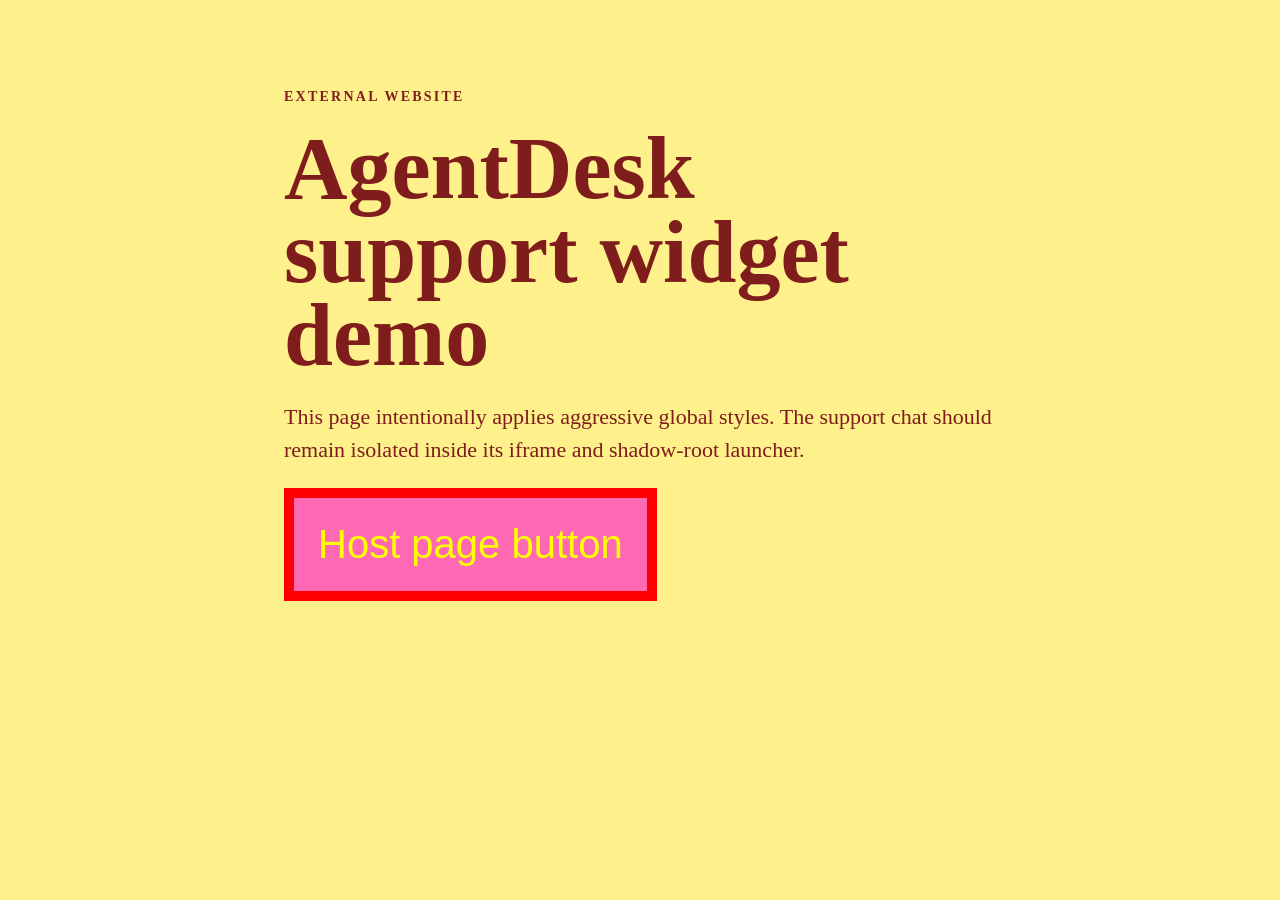
==== demo-widget-site/index.html @ f1ca3848 "feat: add embedded website support widget" ====
<!doctype html>
<html lang="en">
  <head>
    <meta charset="utf-8" />
    <meta name="viewport" content="width=device-width, initial-scale=1" />
    <title>AgentDesk Widget Demo</title>
    <link rel="stylesheet" href="./styles.css" />
    <style>
    button {
      background: hotpink !important;
      color: yellow !important;
      font-size: 40px !important;
      border: 10px solid red !important;
    }

    input {
      font-size: 40px !important;
      background: lime !important;
    }

    body {
      font-family: fantasy !important;
    }
  </style>
  </head>
  <body>
    <main class="demo-shell">
      <p class="eyebrow">External website</p>
      <h1>AgentDesk support widget demo</h1>
      <p>
        This page intentionally applies aggressive global styles. The support
        chat should remain isolated inside its iframe and shadow-root launcher.
      </p>
      <button type="button">Host page button</button>
    </main>

    <script
      src="http://127.0.0.1:8000/widget.js"
      data-project="local-default"
    ></script>
  </body>
</html>
---- demo-widget-site/styles.css ----
* {
  box-sizing: border-box;
}

body {
  margin: 0;
  min-height: 100vh;
  background: #fef08a;
  color: #7f1d1d;
  font-family: "Comic Sans MS", cursive;
}

button {
  background: hotpink !important;
  border: 12px dashed red !important;
  color: yellow !important;
  font-size: 36px !important;
  padding: 24px !important;
}

iframe {
  border: 20px solid red !important;
  font-size: 42px !important;
}

.demo-shell {
  margin: 0 auto;
  max-width: 760px;
  padding: 72px 24px;
}

.eyebrow {
  font-size: 14px;
  font-weight: 700;
  letter-spacing: 0.16em;
  text-transform: uppercase;
}

h1 {
  font-size: clamp(42px, 8vw, 88px);
  line-height: 0.95;
  margin: 20px 0;
}

p {
  font-size: 22px;
  line-height: 1.5;
}
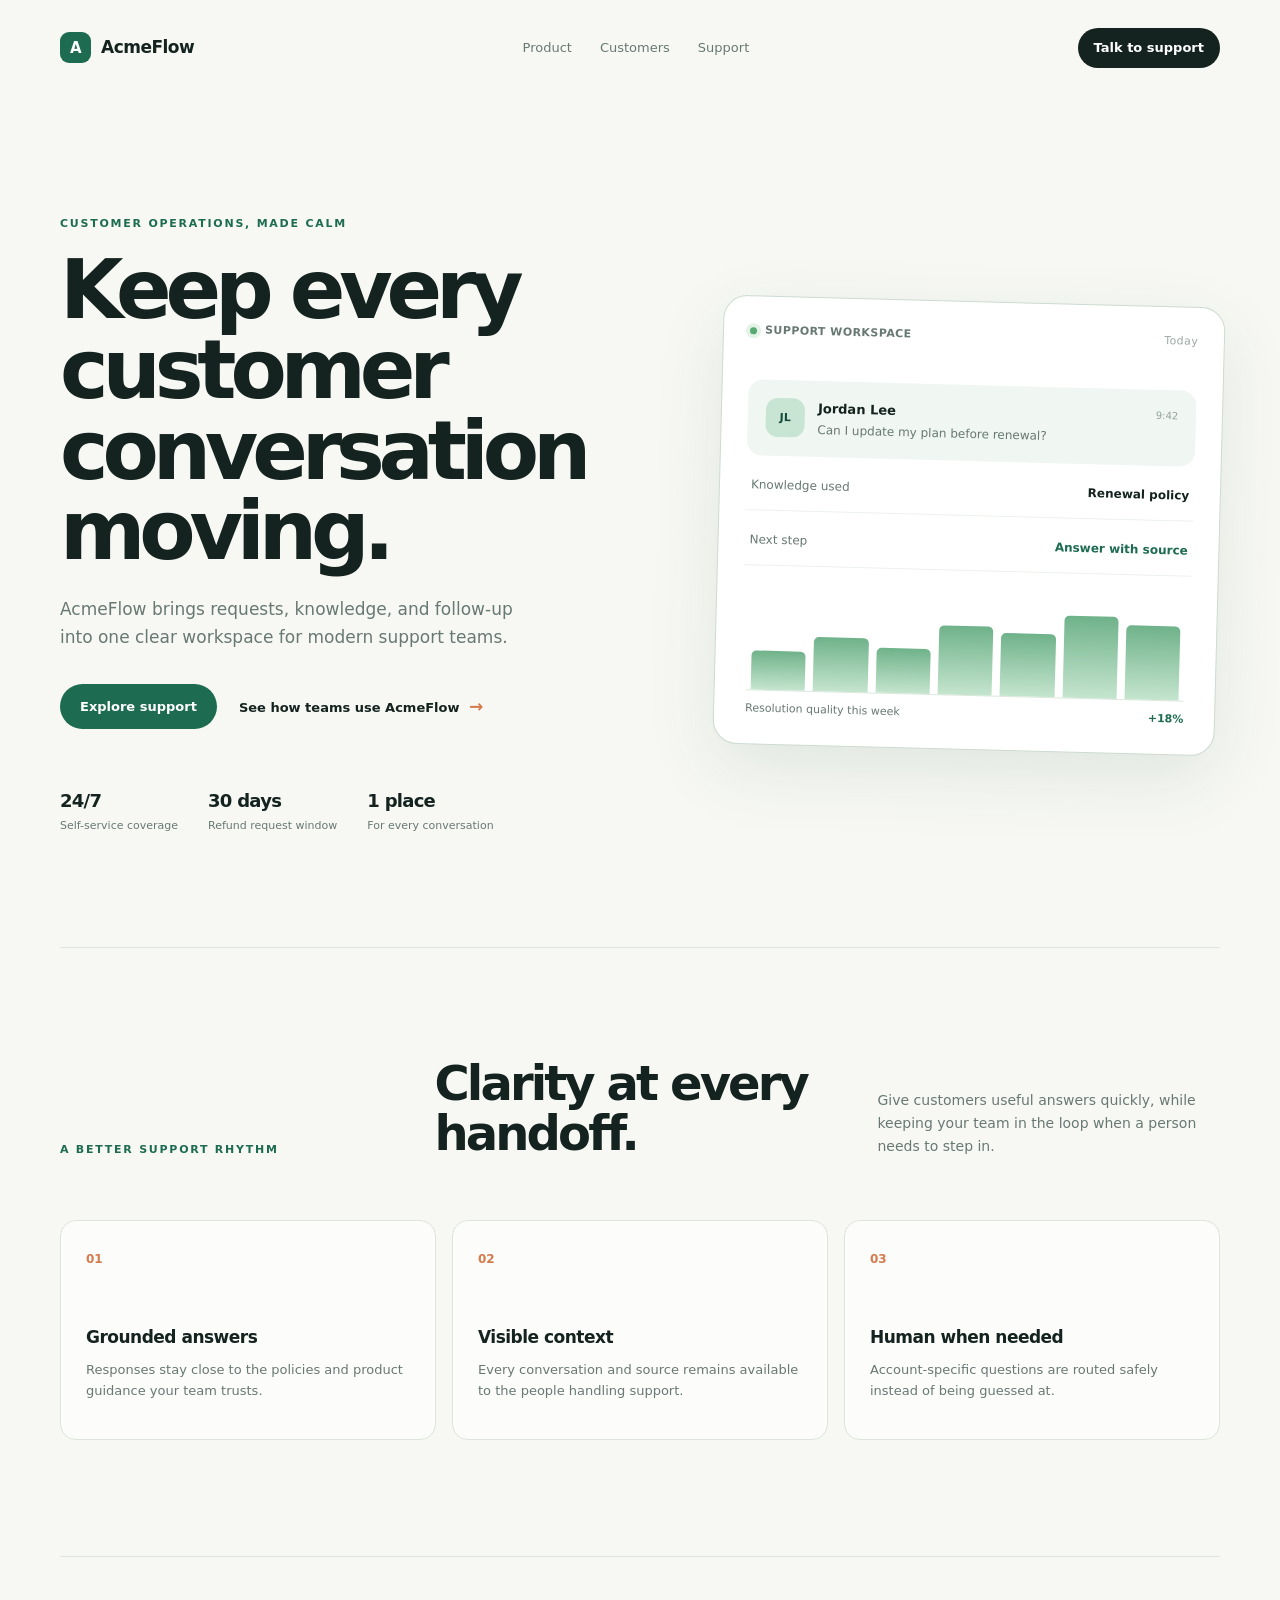
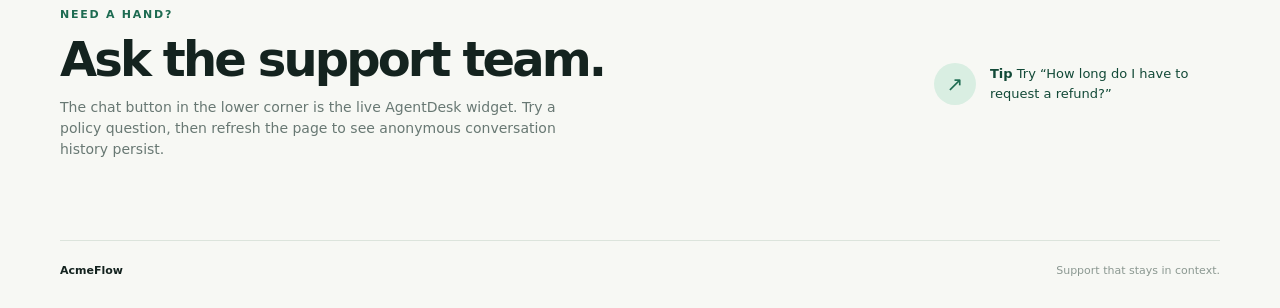
==== commit 60bc5541: "Add AcmeFlow documentation and support fixtures - Created tax and VAT FAQ, discount policy, trial po" ====
--- a/demo-widget-site/index.html
+++ b/demo-widget-site/index.html
@@ -3,36 +3,140 @@
   <head>
     <meta charset="utf-8" />
     <meta name="viewport" content="width=device-width, initial-scale=1" />
-    <title>AgentDesk Widget Demo</title>
+    <meta
+      name="description"
+      content="A small AcmeFlow website with the AgentDesk support widget installed."
+    />
+    <title>AcmeFlow | Work moves clearly</title>
+    <link rel="icon" href="./favicon.svg" type="image/svg+xml" />
     <link rel="stylesheet" href="./styles.css" />
-    <style>
-    button {
-      background: hotpink !important;
-      color: yellow !important;
-      font-size: 40px !important;
-      border: 10px solid red !important;
-    }
-
-    input {
-      font-size: 40px !important;
-      background: lime !important;
-    }
-
-    body {
-      font-family: fantasy !important;
-    }
-  </style>
   </head>
   <body>
-    <main class="demo-shell">
-      <p class="eyebrow">External website</p>
-      <h1>AgentDesk support widget demo</h1>
-      <p>
-        This page intentionally applies aggressive global styles. The support
-        chat should remain isolated inside its iframe and shadow-root launcher.
-      </p>
-      <button type="button">Host page button</button>
+    <header class="site-header">
+      <a class="brand" href="./index.html" aria-label="AcmeFlow home">
+        <span class="brand-mark" aria-hidden="true">A</span>
+        <span>AcmeFlow</span>
+      </a>
+      <nav aria-label="Primary navigation">
+        <a href="#product">Product</a>
+        <a href="#customers">Customers</a>
+        <a href="#support">Support</a>
+      </nav>
+      <a class="header-button" href="#support">Talk to support</a>
+    </header>
+
+    <main>
+      <section class="hero" id="product">
+        <div class="hero-copy">
+          <p class="eyebrow">Customer operations, made calm</p>
+          <h1>Keep every customer conversation moving.</h1>
+          <p class="hero-summary">
+            AcmeFlow brings requests, knowledge, and follow-up into one clear
+            workspace for modern support teams.
+          </p>
+          <div class="hero-actions">
+            <a class="button button-primary" href="#support">Explore support</a>
+            <a class="text-link" href="#customers">See how teams use AcmeFlow <span aria-hidden="true">→</span></a>
+          </div>
+          <dl class="hero-stats" aria-label="AcmeFlow highlights">
+            <div>
+              <dt>24/7</dt>
+              <dd>Self-service coverage</dd>
+            </div>
+            <div>
+              <dt>30 days</dt>
+              <dd>Refund request window</dd>
+            </div>
+            <div>
+              <dt>1 place</dt>
+              <dd>For every conversation</dd>
+            </div>
+          </dl>
+        </div>
+        <div class="hero-panel" aria-label="Support workspace preview">
+          <div class="panel-topline">
+            <span class="status-dot" aria-hidden="true"></span>
+            <span>Support workspace</span>
+            <span class="panel-date">Today</span>
+          </div>
+          <div class="conversation-card">
+            <div class="conversation-avatar">JL</div>
+            <div>
+              <p class="conversation-name">Jordan Lee</p>
+              <p class="conversation-message">Can I update my plan before renewal?</p>
+            </div>
+            <span class="conversation-time">9:42</span>
+          </div>
+          <div class="workspace-line">
+            <span class="line-label">Knowledge used</span>
+            <span class="line-value">Renewal policy</span>
+          </div>
+          <div class="workspace-line">
+            <span class="line-label">Next step</span>
+            <span class="line-value accent">Answer with source</span>
+          </div>
+          <div class="mini-chart" aria-hidden="true">
+            <span style="height: 42%"></span>
+            <span style="height: 58%"></span>
+            <span style="height: 48%"></span>
+            <span style="height: 74%"></span>
+            <span style="height: 68%"></span>
+            <span style="height: 88%"></span>
+            <span style="height: 80%"></span>
+          </div>
+          <p class="chart-caption">Resolution quality this week <strong>+18%</strong></p>
+        </div>
+      </section>
+
+      <section class="feature-section" id="customers">
+        <div class="section-heading">
+          <p class="eyebrow">A better support rhythm</p>
+          <h2>Clarity at every handoff.</h2>
+          <p>
+            Give customers useful answers quickly, while keeping your team in
+            the loop when a person needs to step in.
+          </p>
+        </div>
+        <div class="feature-grid">
+          <article class="feature-card">
+            <span class="feature-number">01</span>
+            <h3>Grounded answers</h3>
+            <p>Responses stay close to the policies and product guidance your team trusts.</p>
+          </article>
+          <article class="feature-card">
+            <span class="feature-number">02</span>
+            <h3>Visible context</h3>
+            <p>Every conversation and source remains available to the people handling support.</p>
+          </article>
+          <article class="feature-card">
+            <span class="feature-number">03</span>
+            <h3>Human when needed</h3>
+            <p>Account-specific questions are routed safely instead of being guessed at.</p>
+          </article>
+        </div>
+      </section>
+
+      <section class="support-section" id="support">
+        <div>
+          <p class="eyebrow">Need a hand?</p>
+          <h2>Ask the support team.</h2>
+          <p>
+            The chat button in the lower corner is the live AgentDesk widget.
+            Try a policy question, then refresh the page to see anonymous
+            conversation history persist.
+          </p>
+        </div>
+        <div class="support-note">
+          <span class="support-note-icon" aria-hidden="true">↗</span>
+          <p><strong>Tip</strong> Try “How long do I have to request a refund?”</p>
+        </div>
+      </section>
     </main>
+
+    <footer class="site-footer">
+      <span>AcmeFlow</span>
+      <span>Support that stays in context.</span>
+    </footer>
 
     <script
       src="http://127.0.0.1:8000/widget.js"
--- a/demo-widget-site/styles.css
+++ b/demo-widget-site/styles.css
@@ -1,48 +1,532 @@
+:root {
+  color-scheme: light;
+  --ink: #14231f;
+  --muted: #687873;
+  --paper: #f7f8f4;
+  --surface: #ffffff;
+  --line: #dce4dc;
+  --green: #1d6b51;
+  --green-deep: #124937;
+  --mint: #d9eee2;
+  --orange: #d47b4e;
+}
+
 * {
   box-sizing: border-box;
 }
 
+html {
+  scroll-behavior: smooth;
+}
+
 body {
   margin: 0;
-  min-height: 100vh;
-  background: #fef08a;
-  color: #7f1d1d;
-  font-family: "Comic Sans MS", cursive;
-}
-
-button {
-  background: hotpink !important;
-  border: 12px dashed red !important;
-  color: yellow !important;
-  font-size: 36px !important;
-  padding: 24px !important;
-}
-
-iframe {
-  border: 20px solid red !important;
-  font-size: 42px !important;
+  min-width: 320px;
+  background: var(--paper);
+  color: var(--ink);
+  font-family: Inter, ui-sans-serif, system-ui, -apple-system, BlinkMacSystemFont, "Segoe UI", sans-serif;
+  line-height: 1.5;
+}
+
+a {
+  color: inherit;
+  text-decoration: none;
 }
 
 .demo-shell {
+  width: min(760px, calc(100% - 48px));
   margin: 0 auto;
-  max-width: 760px;
-  padding: 72px 24px;
+  padding: 72px 0;
+}
+
+.site-header,
+.site-footer,
+.hero,
+.feature-section,
+.support-section {
+  width: min(1160px, calc(100% - 48px));
+  margin: 0 auto;
+}
+
+.site-header {
+  display: flex;
+  align-items: center;
+  justify-content: space-between;
+  gap: 24px;
+  padding: 28px 0;
+}
+
+.brand {
+  display: inline-flex;
+  align-items: center;
+  gap: 10px;
+  font-size: 17px;
+  font-weight: 750;
+  letter-spacing: -0.03em;
+}
+
+.brand-mark {
+  display: grid;
+  width: 31px;
+  height: 31px;
+  place-items: center;
+  border-radius: 9px;
+  background: var(--green);
+  color: white;
+  font-size: 15px;
+  font-weight: 800;
+}
+
+nav {
+  display: flex;
+  gap: 28px;
+  color: var(--muted);
+  font-size: 13px;
+}
+
+nav a,
+.text-link {
+  transition: color 160ms ease;
+}
+
+nav a:hover,
+.text-link:hover {
+  color: var(--green);
+}
+
+.header-button,
+.button {
+  display: inline-flex;
+  align-items: center;
+  justify-content: center;
+  border-radius: 999px;
+  font-size: 13px;
+  font-weight: 700;
+  transition: transform 160ms ease, background 160ms ease;
+}
+
+.header-button {
+  padding: 10px 16px;
+  background: var(--ink);
+  color: white;
+}
+
+.header-button:hover,
+.button:hover {
+  transform: translateY(-1px);
+}
+
+.hero {
+  display: grid;
+  grid-template-columns: minmax(0, 1.05fr) minmax(360px, 0.95fr);
+  align-items: center;
+  gap: clamp(48px, 8vw, 110px);
+  padding: clamp(66px, 10vw, 120px) 0 112px;
 }
 
 .eyebrow {
-  font-size: 14px;
-  font-weight: 700;
+  margin: 0;
+  color: var(--green);
+  font-size: 11px;
+  font-weight: 800;
   letter-spacing: 0.16em;
   text-transform: uppercase;
 }
 
+h1,
+h2,
+h3,
+p {
+  margin-top: 0;
+}
+
 h1 {
-  font-size: clamp(42px, 8vw, 88px);
-  line-height: 0.95;
-  margin: 20px 0;
-}
-
-p {
-  font-size: 22px;
-  line-height: 1.5;
-}
+  max-width: 690px;
+  margin: 18px 0 24px;
+  font-size: clamp(48px, 7vw, 82px);
+  font-weight: 720;
+  letter-spacing: -0.075em;
+  line-height: 0.98;
+}
+
+.hero-summary {
+  max-width: 490px;
+  margin-bottom: 32px;
+  color: var(--muted);
+  font-size: 17px;
+  line-height: 1.65;
+}
+
+.hero-actions {
+  display: flex;
+  align-items: center;
+  flex-wrap: wrap;
+  gap: 22px;
+}
+
+.button {
+  padding: 13px 20px;
+}
+
+.button-primary {
+  background: var(--green);
+  color: white;
+}
+
+.text-link {
+  color: var(--ink);
+  font-size: 13px;
+  font-weight: 700;
+}
+
+.text-link span {
+  margin-left: 5px;
+  color: var(--orange);
+  font-size: 17px;
+}
+
+.hero-stats {
+  display: flex;
+  flex-wrap: wrap;
+  gap: 30px;
+  margin: 58px 0 0;
+}
+
+.hero-stats div {
+  min-width: 100px;
+}
+
+.hero-stats dt {
+  font-size: 18px;
+  font-weight: 750;
+  letter-spacing: -0.04em;
+}
+
+.hero-stats dd {
+  margin: 4px 0 0;
+  color: var(--muted);
+  font-size: 11px;
+}
+
+.hero-panel {
+  min-height: 430px;
+  padding: 26px;
+  border: 1px solid #cddbd0;
+  border-radius: 24px;
+  background: var(--surface);
+  box-shadow: 0 24px 70px rgba(31, 74, 57, 0.1);
+  transform: rotate(1.5deg);
+}
+
+.panel-topline,
+.conversation-card,
+.workspace-line,
+.site-footer,
+.support-note {
+  display: flex;
+  align-items: center;
+}
+
+.panel-topline {
+  gap: 8px;
+  color: var(--muted);
+  font-size: 11px;
+  font-weight: 700;
+  letter-spacing: 0.04em;
+  text-transform: uppercase;
+}
+
+.status-dot {
+  width: 7px;
+  height: 7px;
+  border-radius: 50%;
+  background: #58aa72;
+  box-shadow: 0 0 0 4px #e4f3e8;
+}
+
+.panel-date {
+  margin-left: auto;
+  color: #9ba9a2;
+  font-weight: 500;
+  text-transform: none;
+}
+
+.conversation-card {
+  gap: 13px;
+  margin-top: 40px;
+  padding: 18px;
+  border-radius: 15px;
+  background: #f0f6f1;
+}
+
+.conversation-avatar {
+  display: grid;
+  width: 39px;
+  height: 39px;
+  flex: 0 0 auto;
+  place-items: center;
+  border-radius: 12px;
+  background: #c8e5d3;
+  color: var(--green-deep);
+  font-size: 11px;
+  font-weight: 800;
+}
+
+.conversation-name,
+.conversation-message {
+  margin: 0;
+}
+
+.conversation-name {
+  font-size: 13px;
+  font-weight: 750;
+}
+
+.conversation-message {
+  margin-top: 3px;
+  color: var(--muted);
+  font-size: 12px;
+}
+
+.conversation-time {
+  align-self: flex-start;
+  margin-left: auto;
+  color: #93a29a;
+  font-size: 10px;
+}
+
+.workspace-line {
+  justify-content: space-between;
+  gap: 20px;
+  padding: 20px 5px 16px;
+  border-bottom: 1px solid #edf1ed;
+  font-size: 12px;
+}
+
+.line-label {
+  color: var(--muted);
+}
+
+.line-value {
+  font-weight: 700;
+}
+
+.line-value.accent {
+  color: var(--green);
+}
+
+.mini-chart {
+  display: flex;
+  align-items: end;
+  gap: 8px;
+  height: 94px;
+  margin: 31px 5px 10px;
+  padding: 0 5px;
+  border-bottom: 1px solid #dde8df;
+}
+
+.mini-chart span {
+  display: block;
+  width: 100%;
+  border-radius: 5px 5px 0 0;
+  background: linear-gradient(180deg, #6fb28a, #c5e5ce);
+}
+
+.chart-caption {
+  margin: 0 5px;
+  color: var(--muted);
+  font-size: 11px;
+}
+
+.chart-caption strong {
+  float: right;
+  color: var(--green);
+}
+
+.feature-section {
+  padding: 102px 0 116px;
+  border-top: 1px solid var(--line);
+}
+
+.section-heading {
+  display: grid;
+  grid-template-columns: 1fr 1.2fr 1fr;
+  align-items: end;
+  gap: 32px;
+}
+
+h2 {
+  margin: 8px 0 0;
+  font-size: clamp(32px, 4vw, 48px);
+  font-weight: 700;
+  letter-spacing: -0.06em;
+  line-height: 1.05;
+}
+
+.section-heading > p:last-child {
+  margin: 0;
+  color: var(--muted);
+  font-size: 14px;
+  line-height: 1.65;
+}
+
+.feature-grid {
+  display: grid;
+  grid-template-columns: repeat(3, 1fr);
+  gap: 16px;
+  margin-top: 62px;
+}
+
+.feature-card {
+  min-height: 220px;
+  padding: 25px;
+  border: 1px solid var(--line);
+  border-radius: 16px;
+  background: rgba(255, 255, 255, 0.62);
+}
+
+.feature-number {
+  color: var(--orange);
+  font-size: 12px;
+  font-weight: 800;
+}
+
+.feature-card h3 {
+  margin: 55px 0 9px;
+  font-size: 17px;
+  letter-spacing: -0.03em;
+}
+
+.feature-card p {
+  margin: 0;
+  color: var(--muted);
+  font-size: 13px;
+  line-height: 1.6;
+}
+
+.support-section {
+  display: grid;
+  grid-template-columns: 1.2fr 0.8fr;
+  gap: 50px;
+  align-items: center;
+  padding: 50px 0 80px;
+  border-top: 1px solid var(--line);
+}
+
+.support-section h2 {
+  margin: 10px 0 13px;
+}
+
+.support-section > div:first-child > p:last-child {
+  max-width: 520px;
+  margin: 0;
+  color: var(--muted);
+  font-size: 14px;
+}
+
+.support-note {
+  gap: 14px;
+  justify-content: flex-end;
+  color: var(--green-deep);
+  font-size: 13px;
+}
+
+.support-note p {
+  max-width: 230px;
+  margin: 0;
+}
+
+.support-note-icon {
+  display: grid;
+  width: 42px;
+  height: 42px;
+  flex: 0 0 auto;
+  place-items: center;
+  border-radius: 50%;
+  background: var(--mint);
+  color: var(--green);
+  font-size: 20px;
+}
+
+.site-footer {
+  justify-content: space-between;
+  gap: 20px;
+  padding: 22px 0 28px;
+  border-top: 1px solid var(--line);
+  color: #8b9891;
+  font-size: 11px;
+}
+
+.site-footer span:first-child {
+  color: var(--ink);
+  font-weight: 750;
+}
+
+@media (max-width: 820px) {
+  .site-header nav {
+    display: none;
+  }
+
+  .hero,
+  .section-heading,
+  .support-section {
+    grid-template-columns: 1fr;
+  }
+
+  .hero {
+    gap: 54px;
+    padding-top: 70px;
+  }
+
+  .hero-panel {
+    transform: none;
+  }
+
+  .section-heading {
+    gap: 16px;
+  }
+
+  .feature-grid {
+    grid-template-columns: 1fr;
+  }
+
+  .feature-card {
+    min-height: auto;
+  }
+
+  .feature-card h3 {
+    margin-top: 35px;
+  }
+
+  .support-note {
+    justify-content: flex-start;
+  }
+}
+
+@media (max-width: 500px) {
+  .site-header,
+  .site-footer,
+  .hero,
+  .feature-section,
+  .support-section {
+    width: min(100% - 32px, 1160px);
+  }
+
+  .header-button {
+    padding: 9px 12px;
+    font-size: 11px;
+  }
+
+  h1 {
+    font-size: 48px;
+  }
+
+  .hero-stats {
+    gap: 18px;
+  }
+
+  .hero-panel {
+    min-height: 390px;
+    padding: 18px;
+  }
+}
